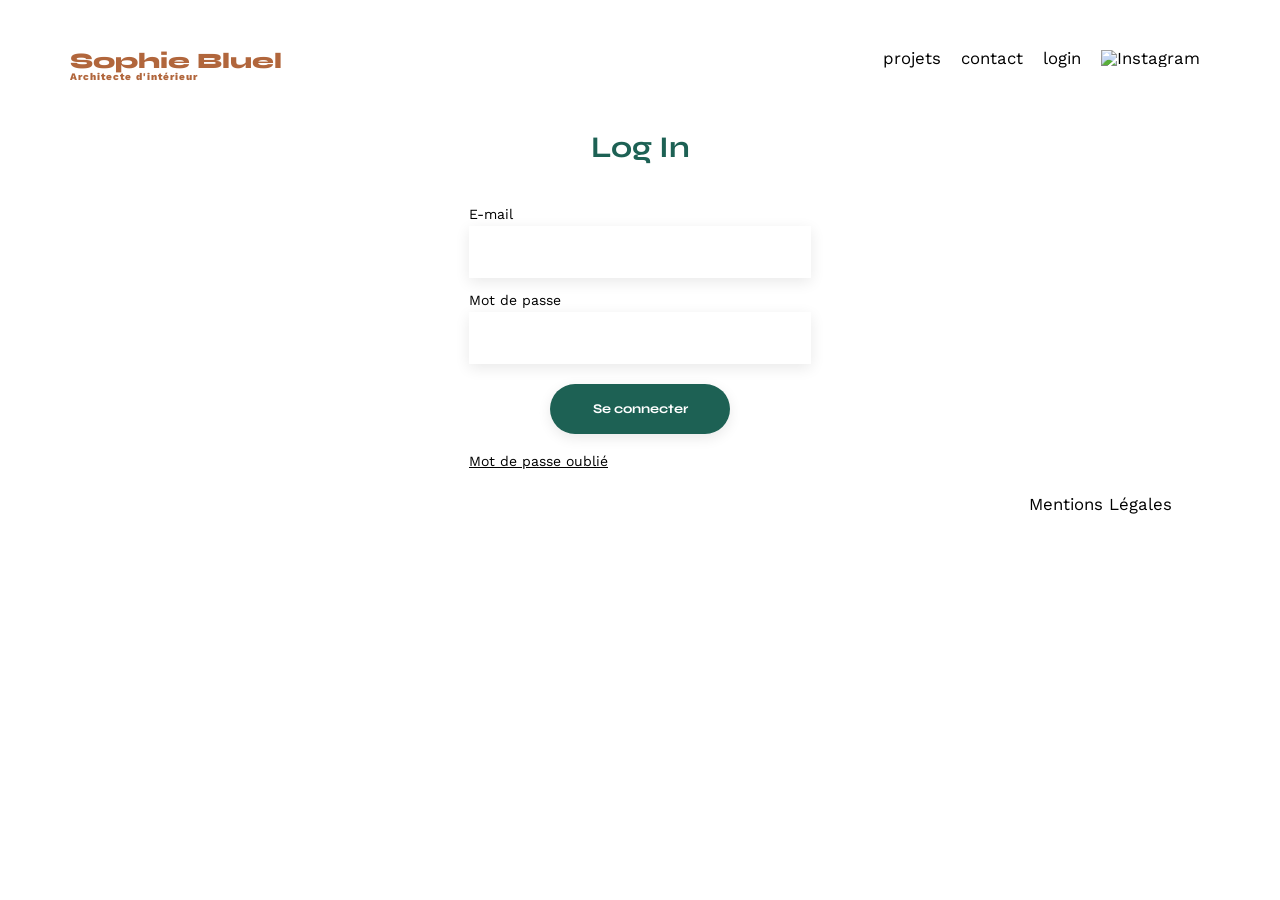
==== FrontEnd/login.html @ 4e583772 "Corection du boutton Tous et étape 5.1" ====
<!DOCTYPE html>
<html lang="fr">
<head>
    <meta charset="UTF-8">
    <title>Sophie Bluel - Login</title>
    <meta name="viewport" content="width=device-width, initial-scale=1.0">
    <link rel="preconnect" href="https://fonts.googleapis.com">
    <link rel="preconnect" href="https://fonts.gstatic.com" crossorigin>
    <link href="https://fonts.googleapis.com/css2?family=Syne:wght@700;800&family=Work+Sans&display=swap" rel="stylesheet">
    <link rel="stylesheet" href="./assets/style.css">
</head>
<body>
<header>
    <h1>Sophie Bluel <span>Architecte d'intérieur</span></h1>
    <nav>
        <ul>
            <li>projets</li>
            <li>contact</li>
            <li>login</li>
            <li><img src="./assets/icons/instagram.png" alt="Instagram"></li>
        </ul>
    </nav>
</header>
<main>
    <section id="login">
        <h2>Log In</h2>
        <form>
            <label for="email">E-mail</label>
            <input type="email" id="email" name="email">
            <label for="password">Mot de passe</label>
            <input type="password" id="password" name="password">
            <input type="submit" value="Se connecter">
            <a href="#">Mot de passe oublié</a>
        </form>
    </section>
</main>
<footer>
    <nav>
        <ul>
            <li>Mentions Légales</li>
        </ul>
    </nav>
</footer>
</body>
</html>
---- FrontEnd/assets/style.css ----
/* http://meyerweb.com/eric/tools/css/reset/
   v2.0 | 20110126
   License: none (public domain)
*/

html, body, div, span, applet, object, iframe,
h1, h2, h3, h4, h5, h6, p, blockquote, pre,
a, abbr, acronym, address, big, cite, code,
del, dfn, em, img, ins, kbd, q, s, samp,
small, strike, strong, sub, sup, tt, var,
b, u, i, center,
dl, dt, dd, ol, ul, li,
fieldset, form, label, legend,
table, caption, tbody, tfoot, thead, tr, th, td,
article, aside, canvas, details, embed,
figure, figcaption, footer, header, hgroup,
menu, nav, output, ruby, section, summary,
time, mark, audio, video {
	margin: 0;
	padding: 0;
	border: 0;
	font-size: 100%;
	font: inherit;
	vertical-align: baseline;
}
/* HTML5 display-role reset for older browsers */
article, aside, details, figcaption, figure,
footer, header, hgroup, menu, nav, section {
	display: block;
}
body {
	line-height: 1;
}
ol, ul {
	list-style: none;
}
blockquote, q {
	quotes: none;
}
blockquote:before, blockquote:after,
q:before, q:after {
	content: '';
	content: none;
}
table {
	border-collapse: collapse;
	border-spacing: 0;
}
/** end reset css**/
body {
	max-width: 1140px;
	margin:auto;
	font-family: 'Work Sans' ;
	font-size: 14px;
}
header {
	display: flex;
	justify-content: space-between;
	margin: 50px 0
}
section {
	margin: 50px 0
}

h1{
	display: flex;
	flex-direction: column;
	font-family: 'Syne';
	font-size: 22px;
	font-weight: 800;
	color: #B1663C
}

h1 > span {
	font-family: 'Work Sans';
	font-size:10px;
	letter-spacing: 0.1em;
;
}

h2{
	font-family: 'Syne';
	font-weight: 700;
	font-size: 30px;
	color: #1D6154
}
nav ul {
	display: flex;
	align-items: center;
	list-style-type: none;

}
nav li {
	padding: 0 10px;
	font-size: 1.2em;
}

li:hover {
	color: #B1663C;
}
#introduction {
	display: flex;
	align-items: center;
}
#introduction figure {
	flex: 1
}
#introduction img {
	display: block;
	margin: auto;
	width: 80%;
}

#introduction article {
	flex: 1
}
#introduction h2 {
	margin-bottom: 1em;
}

#introduction p {
	margin-bottom: 0.5em;
}
#portfolio h2 {
	text-align: center;
	margin-bottom: 1em;
}
.gallery {
	width: 100%;
	display: grid;
	grid-template-columns: 1fr 1fr 1fr;
	grid-column-gap: 20px;
	grid-row-gap: 20px;
}

.gallery img {
	width: 100%;

}
#contact {
	width: 50%;
margin: auto;
}
#contact > * {
	text-align: center;

}
#contact h2{
	margin-bottom: 20px;
}
#contact form {
	text-align: left;
	margin-top:30px;
	display: flex;
	flex-direction: column;
}

#contact input {
	height: 50px;
	font-size: 1.2em;
	border: none;
	box-shadow: 0px 4px 14px rgba(0, 0, 0, 0.09);
}
#contact label {
	margin: 2em 0 1em 0;
}
#contact textarea {
	border: none;
	box-shadow: 0px 4px 14px rgba(0, 0, 0, 0.09);
}

input[type="submit"]{
	font-family: 'Syne';
	font-weight: 700;
	color: white;
	background-color: #1D6154;
	margin : 2em auto ;
	width: 180px;
	text-align: center;
	border-radius: 60px ;
}

footer nav ul {
	display: flex;
	justify-content: flex-end;
	margin: 2em
}

/**************PROJET*******************/

/* style des boutons filtres */
.filters {
    display: flex;
    gap: 10px;
    justify-content: center;
    margin-bottom: 30px;
    margin-left: auto;
    margin-right: auto;
}

.filters button {
    border: 1px solid #1D6154;
    border-radius: 20px;
    padding: 5px 15px;
    color: #1D6154;
    background-color: white;
    cursor: pointer;
	font-weight: bold;
}
.filters button.clique {
    background-color: #1D6154;
    color: white;
}

/* style de la page login */
#login {
    width: 30%;
    margin: auto;
    text-align: center;
}

#login h2 {
    margin-bottom: 30px;
}

#login a {
    color: black;
}

#login form {
    display: flex;
    flex-direction: column;
    text-align: left;
}

#login label {
    margin: 15px 0 5px 0;
}

#login input {
    height: 50px;
    border: none;
    box-shadow: 0px 4px 14px rgba(0, 0, 0, 0.09);
}

#login input[type="submit"] {
    margin: 20px auto;
    width: 180px;
    border-radius: 60px;
    background-color: #1D6154;
    color: white;
    font-family: 'Syne';
    font-weight: 700;
    cursor: pointer;
}
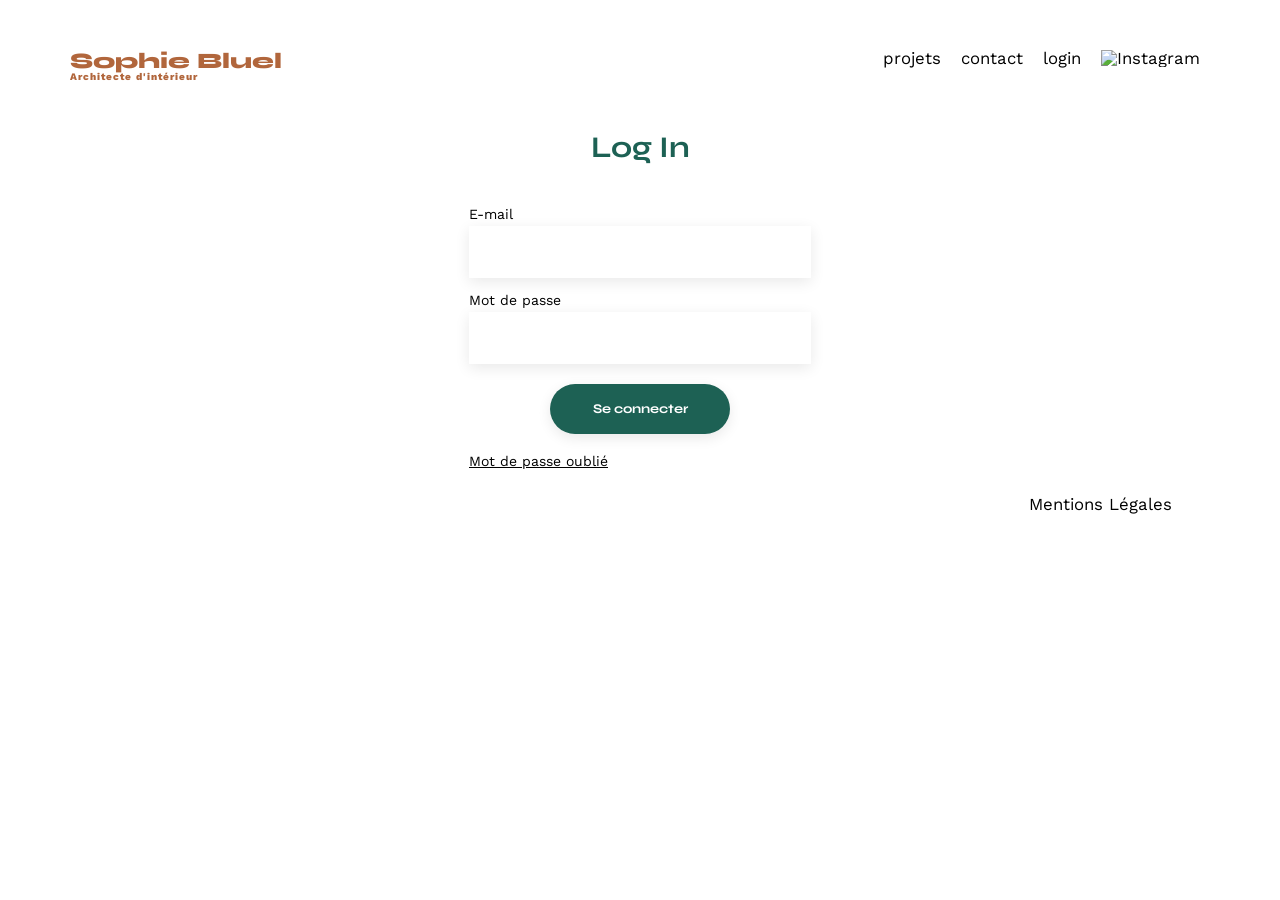
==== commit 532a8f9c: "etape 5.2 et 5.3" ====
--- a/FrontEnd/login.html
+++ b/FrontEnd/login.html
@@ -41,5 +41,8 @@
         </ul>
     </nav>
 </footer>
+
+<script src="./assets/login.js"></script>
+</body>
 </body>
 </html>
--- a/FrontEnd/assets/style.css
+++ b/FrontEnd/assets/style.css
@@ -252,4 +252,52 @@
     font-family: 'Syne';
     font-weight: 700;
     cursor: pointer;
+}
+/* style du bandeau noir */
+#bandeau-edition {
+    display: none;
+    background-color: black;
+    color: white;
+    text-align: center;
+    padding: 10px;
+    position: relative;
+    left: 50%;
+    right: 50%;
+    margin-left: -50vw;
+    margin-right: -50vw;
+    width: 100vw;
+}
+
+/* style du titre  */
+#titre-portfolio {
+    display: flex;
+    justify-content: center;
+    align-items: center;
+    gap: 10px;
+    margin-bottom: 30px;
+}
+
+#btn-modifier {
+    border: none;
+    background: none;
+    color: black;
+    cursor: pointer;
+    font-size: 14px;
+}
+/* style du titre  */
+
+#portfolio h2 {
+    margin-bottom: 0;
+}
+
+#portfolio {
+    text-align: center;
+}
+
+#btn-modifier {
+    border: none;
+    background: none;
+    color: black;
+    cursor: pointer;
+    font-size: 14px;
 }
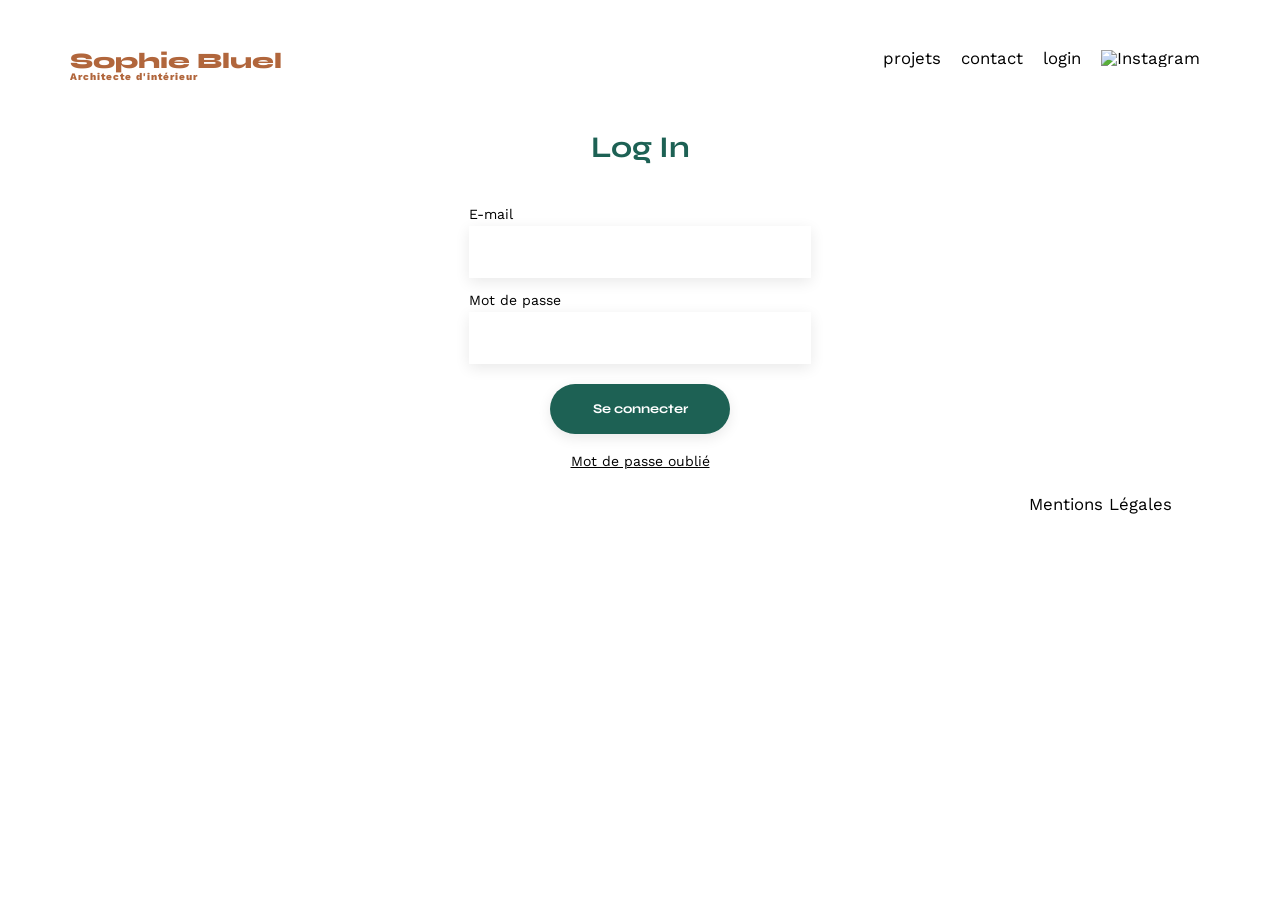
==== commit fa4ca0c6: "Correction - navigation , message erreur et CSS" ====
--- a/FrontEnd/login.html
+++ b/FrontEnd/login.html
@@ -30,6 +30,8 @@
             <label for="password">Mot de passe</label>
             <input type="password" id="password" name="password">
             <input type="submit" value="Se connecter">
+            <p id="message-erreur">Identifiants ou mot de passe incorrects</p>
+            
             <a href="#">Mot de passe oublié</a>
         </form>
     </section>
--- a/FrontEnd/assets/style.css
+++ b/FrontEnd/assets/style.css
@@ -188,7 +188,14 @@
 
 /**************PROJET*******************/
 
-/* style des boutons filtres */
+/* NAVIGATION  */
+nav a {
+    text-decoration: none;
+    color: inherit;
+}
+
+/* Style des boutons filtres */
+
 .filters {
     display: flex;
     gap: 10px;
@@ -205,55 +212,40 @@
     color: #1D6154;
     background-color: white;
     cursor: pointer;
-	font-weight: bold;
-}
+    font-weight: bold;
+}
+
 .filters button.clique {
     background-color: #1D6154;
     color: white;
 }
 
-/* style de la page login */
-#login {
-    width: 30%;
-    margin: auto;
+/* Style du titre portfolio */
+#portfolio {
     text-align: center;
 }
 
-#login h2 {
+#portfolio h2 {
+    margin-bottom: 0;
+}
+
+#titre-portfolio {
+    display: flex;
+    justify-content: center;
+    align-items: center;
+    gap: 10px;
     margin-bottom: 30px;
 }
 
-#login a {
+#btn-modifier {
+    border: none;
+    background: none;
     color: black;
-}
-
-#login form {
-    display: flex;
-    flex-direction: column;
-    text-align: left;
-}
-
-#login label {
-    margin: 15px 0 5px 0;
-}
-
-#login input {
-    height: 50px;
-    border: none;
-    box-shadow: 0px 4px 14px rgba(0, 0, 0, 0.09);
-}
-
-#login input[type="submit"] {
-    margin: 20px auto;
-    width: 180px;
-    border-radius: 60px;
-    background-color: #1D6154;
-    color: white;
-    font-family: 'Syne';
-    font-weight: 700;
     cursor: pointer;
-}
-/* style du bandeau noir */
+    font-size: 14px;
+}
+
+/* BANDEAU MODE EDITION */
 #bandeau-edition {
     display: none;
     background-color: black;
@@ -268,36 +260,57 @@
     width: 100vw;
 }
 
-/* style du titre  */
-#titre-portfolio {
+/* STYLE PAGE LOGIN */
+#login {
+    width: 30%;
+    margin: auto;
+    text-align: center;
+}
+
+#login h2 {
+    margin-bottom: 30px;
+}
+
+#login form {
     display: flex;
-    justify-content: center;
-    align-items: center;
-    gap: 10px;
-    margin-bottom: 30px;
-}
-
-#btn-modifier {
+    flex-direction: column;
+    text-align: left;
+}
+
+#login label {
+    margin: 15px 0 5px 0;
+}
+
+#login input {
+    height: 50px;
     border: none;
-    background: none;
+    box-shadow: 0px 4px 14px rgba(0, 0, 0, 0.09);
+}
+
+#login input[type="submit"] {
+    margin: 20px auto;
+    width: 180px;
+    border-radius: 60px;
+    background-color: #1D6154;
+    color: white;
+    font-family: 'Syne';
+    font-weight: 700;
+    cursor: pointer;
+}
+
+#login a {
     color: black;
-    cursor: pointer;
-    font-size: 14px;
-}
-/* style du titre  */
-
-#portfolio h2 {
-    margin-bottom: 0;
-}
-
-#portfolio {
     text-align: center;
-}
-
-#btn-modifier {
-    border: none;
-    background: none;
-    color: black;
-    cursor: pointer;
-    font-size: 14px;
-}+    display: block;
+}
+
+#message-erreur {
+    display: none;
+    color: red;
+}
+
+
+
+
+
+
